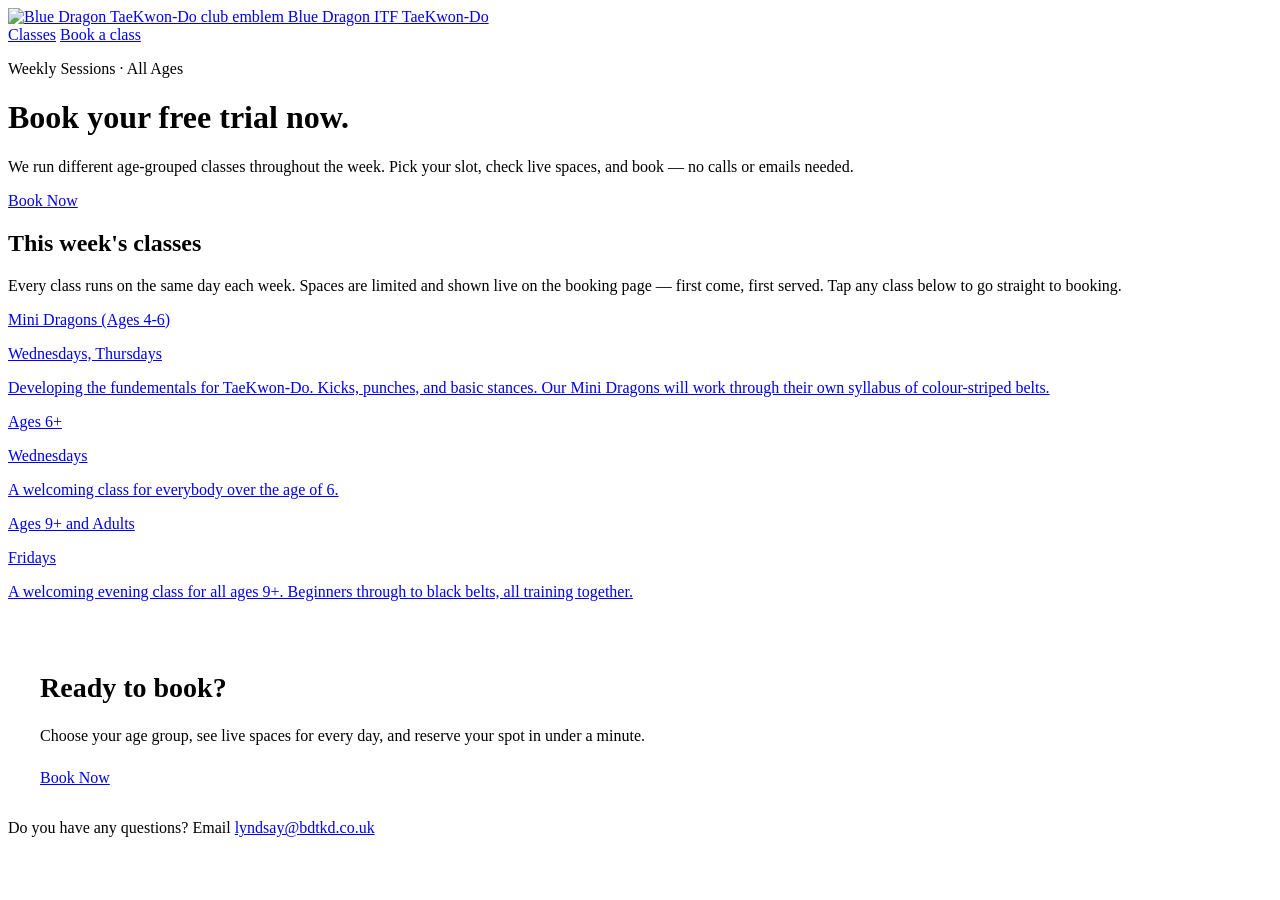
==== index.html @ 53354617 "Add files via upload" ====
<!DOCTYPE html>
<html lang="en">
<head>
<meta charset="UTF-8">
<meta name="viewport" content="width=device-width, initial-scale=1.0">
<title>Blue Dragon TaeKwon-Do — Classes</title>
<link rel="stylesheet" href="css/style.css">
</head>
<body>
<nav class="site-nav">
  <div class="container">
    <a href="index.html" class="brand"><img src="images/BD_Anniversary.jpg" alt="Blue Dragon TaeKwon-Do club emblem"> Blue Dragon ITF TaeKwon-Do</a>
    <div class="nav-links">
      <a href="index.html">Classes</a>
      <a href="booking.html">Book a class</a>
    </div>
  </div>
</nav>
<header class="hero">
  <div class="container">
    <p class="eyebrow">Weekly Sessions · All Ages</p>
    <h1>Book your free trial now.</h1>
    <p>We run different age-grouped classes throughout the week.
       Pick your slot, check live spaces, and book — no calls or emails needed.</p>
    <a href="booking.html" class="btn btn-primary">Book Now</a>
  </div>
</header>
<section class="section container">
  <h2 class="section-title">This week's classes</h2>
  <p class="section-sub">
    Every class runs on the same day each week. Spaces are limited and
    shown live on the booking page — first come, first served. Tap any
    class below to go straight to booking.
  </p>
  <!--
    EDIT ME: this grid is a plain-language summary for visitors.
    It should match whatever is in your live availability spreadsheet,
    but it does not need to be auto-generated — update it by hand
    whenever your class schedule changes.
  -->
  <div class="class-grid">

    <a href="booking.html?age=Mini%20Dragons%20%28Ages%204-6%29" class="class-card">
      <p class="age">Mini Dragons (Ages 4-6)</p>
      <p class="day">Wednesdays, Thursdays</p>
      <p class="desc">Developing the fundementals for TaeKwon-Do. Kicks, punches, and basic stances. Our Mini Dragons will work through their own syllabus of colour-striped belts.</p>
    </a>
     <a href="booking.html?age=Ages%206%2B" class="class-card">
      <p class="age">Ages 6+</p>
      <p class="day">Wednesdays</p>
      <p class="desc">A welcoming class for everybody over the age of 6.</p>
    </a>
    <a href="booking.html?age=Ages%209%2B%20and%20Adults" class="class-card">
      <p class="age">Ages 9+ and Adults</p>
      <p class="day">Fridays</p>
      <p class="desc">A welcoming evening class for all ages 9+. Beginners through to black belts, all training together.</p>
    </a>
  </div>
</section>
<section class="section container" style="padding-top:0;">
  <div class="class-card static" style="border-left:4px solid var(--indigo); padding:32px; cursor:default;">
    <h2 class="section-title" style="font-size:28px;">Ready to book?</h2>
    <p class="section-sub" style="margin-bottom:24px;">
      Choose your age group, see live spaces for every day, and reserve your spot in under a minute.
    </p>
    <a href="booking.html" class="btn btn-primary">Book Now</a>
  </div>
</section>
<footer class="site-footer">
  <div class="container">
    Do you have any questions? Email
    <a href="mailto:lyndsay@bdtkd.co.uk">lyndsay@bdtkd.co.uk</a>
  </div>
</footer>
</body>
</html>
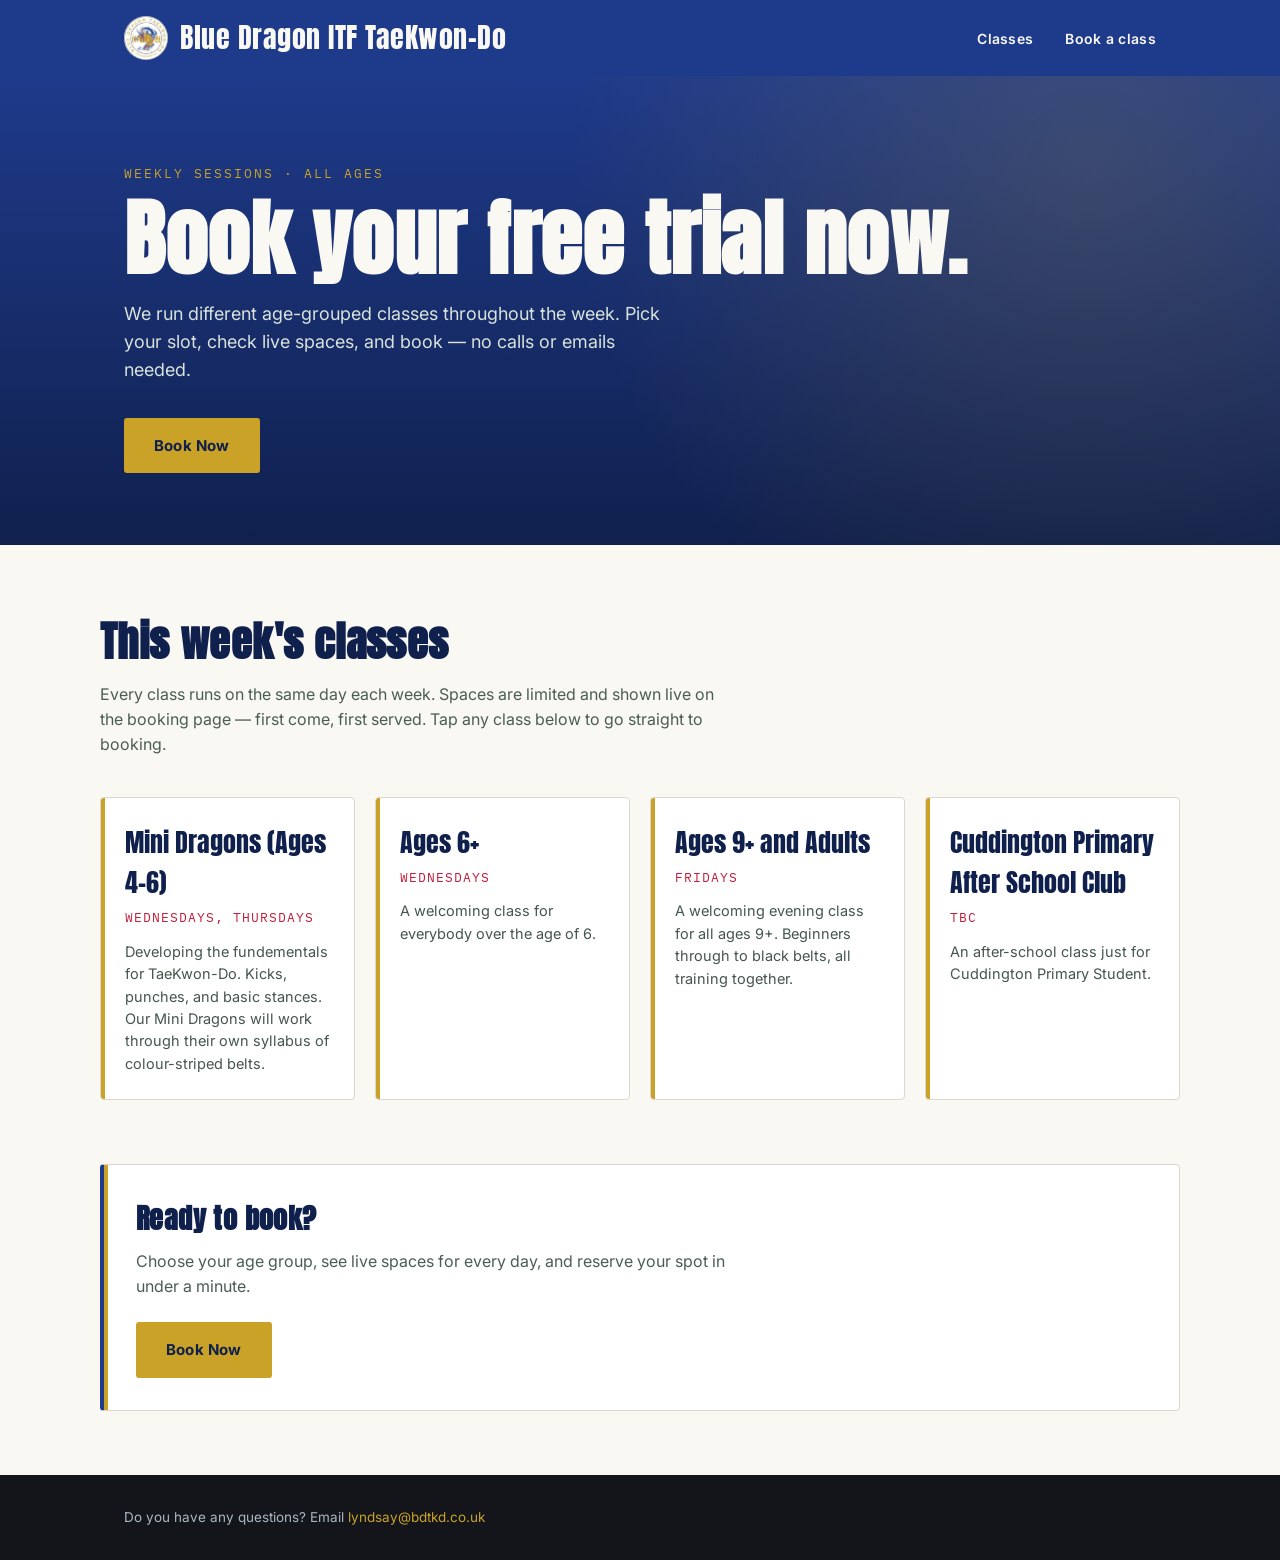
==== commit 3508b07b: "Update index.html" ====
--- a/index.html
+++ b/index.html
@@ -55,6 +55,11 @@
       <p class="day">Fridays</p>
       <p class="desc">A welcoming evening class for all ages 9+. Beginners through to black belts, all training together.</p>
     </a>
+     <a href="booking.html?age=Ages%209%2B%20and%20Adults" class="class-card">
+      <p class="age">Cuddington Primary After School Club</p>
+      <p class="day">TBC</p>
+      <p class="desc">An after-school class just for Cuddington Primary Student.</p>
+    </a>
   </div>
 </section>
 <section class="section container" style="padding-top:0;">
--- a/css/style.css
+++ b/css/style.css
@@ -0,0 +1,558 @@
+/* ===========================================================
+   TOKENS — Blue Dragon ITF TaeKwon-Do
+   Palette (pulled from the club emblem):
+     --indigo:      #1E3A8A  (dragon blue — headers, nav, the "Blue" in Blue Dragon)
+     --indigo-dark: #10204D  (deeper blue for gradients/depth)
+     --chalk:       #FAF8F2  (emblem white/cream — page background)
+     --navy:        #14151A  (emblem black outline — body text)
+     --amber:       #C9A227  (gold fist & lettering — accent, live availability)
+     --red:         #C41E3A  (flame-red accent from the dragon — used sparingly, day labels)
+     --line:        #DAD7CE  (hairline / muted borders)
+   Type:
+     Display — 'Anton' (bold, condensed, high-impact — a shout rather than a jersey number)
+     Body    — 'Inter'
+     Data    — 'IBM Plex Mono' (clean numerals for times/counts)
+   Signature element:
+     The availability count renders as a small "belt stripe" tag —
+     dark tag, gold text, thin coloured underline — a nod to belt-rank
+     stripes rather than a generic pill/badge.
+=========================================================== */
+
+@import url('https://fonts.googleapis.com/css2?family=Anton&family=Inter:wght@400;500;600;700&family=IBM+Plex+Mono:wght@500;600&display=swap');
+
+:root {
+  --indigo: #1E3A8A;
+  --indigo-dark: #10204D;
+  --chalk: #FAF8F2;
+  --navy: #14151A;
+  --amber: #C9A227;
+  --amber-dark: #A5800E;
+  --line: #DAD7CE;
+  --white: #FFFFFF;
+  --red: #C41E3A;
+
+  --font-display: 'Anton', sans-serif;
+  --font-body: 'Inter', sans-serif;
+  --font-data: 'IBM Plex Mono', monospace;
+}
+
+* { box-sizing: border-box; }
+
+html { scroll-behavior: smooth; }
+
+body {
+  margin: 0;
+  background: var(--chalk);
+  color: var(--navy);
+  font-family: var(--font-body);
+  line-height: 1.55;
+}
+
+a { color: inherit; }
+
+img { max-width: 100%; display: block; }
+
+.container {
+  max-width: 1080px;
+  margin: 0 auto;
+  padding: 0 24px;
+}
+
+/* Focus visibility (accessibility floor) */
+a:focus-visible,
+button:focus-visible,
+select:focus-visible,
+input:focus-visible,
+textarea:focus-visible {
+  outline: 3px solid var(--amber);
+  outline-offset: 2px;
+}
+
+@media (prefers-reduced-motion: reduce) {
+  * { animation: none !important; transition: none !important; }
+}
+
+/* ---------- Nav ---------- */
+.site-nav {
+  background: var(--indigo);
+  color: var(--chalk);
+}
+.site-nav .container {
+  display: flex;
+  align-items: center;
+  justify-content: space-between;
+  padding-top: 16px;
+  padding-bottom: 16px;
+}
+.site-nav .brand {
+  display: flex;
+  align-items: center;
+  gap: 12px;
+  font-family: var(--font-display);
+  font-size: 28px;
+  letter-spacing: 0.5px;
+  color: var(--chalk);
+  text-decoration: none;
+}
+.site-nav .brand img {
+  height: 44px;
+  width: 44px;
+  border-radius: 50%;
+  background: var(--chalk);
+  object-fit: cover;
+}
+.site-nav .brand span { color: var(--amber); }
+.site-nav .nav-links a {
+  color: var(--chalk);
+  text-decoration: none;
+  font-weight: 600;
+  font-size: 14px;
+  margin-left: 28px;
+  letter-spacing: 0.3px;
+}
+.site-nav .nav-links a:hover { color: var(--amber); }
+
+/* ---------- Buttons ---------- */
+.btn {
+  display: inline-block;
+  font-family: var(--font-body);
+  font-weight: 700;
+  font-size: 15px;
+  letter-spacing: 0.2px;
+  padding: 14px 28px;
+  border-radius: 3px;
+  border: 2px solid transparent;
+  cursor: pointer;
+  text-decoration: none;
+  transition: transform 0.12s ease, background 0.12s ease;
+}
+.btn:hover { transform: translateY(-1px); }
+.btn-primary {
+  background: var(--amber);
+  color: var(--indigo-dark);
+}
+.btn-primary:hover { background: var(--amber-dark); }
+.btn-outline {
+  background: transparent;
+  border-color: var(--chalk);
+  color: var(--chalk);
+}
+.btn-outline:hover { background: rgba(247,245,240,0.1); }
+
+/* ---------- Hero ---------- */
+.hero {
+  background: var(--indigo);
+  color: var(--chalk);
+  background-image:
+    radial-gradient(circle at 85% 20%, rgba(201,162,39,0.18), transparent 45%),
+    linear-gradient(180deg, var(--indigo) 0%, var(--indigo-dark) 100%);
+  padding: 88px 0 72px;
+}
+.hero .eyebrow {
+  font-family: var(--font-data);
+  font-size: 13px;
+  letter-spacing: 2px;
+  text-transform: uppercase;
+  color: var(--amber);
+  margin: 0 0 14px;
+}
+.hero h1 {
+  font-family: var(--font-display);
+  font-size: clamp(48px, 7vw, 84px);
+  line-height: 0.98;
+  letter-spacing: 0.5px;
+  margin: 0 0 20px;
+}
+.hero p {
+  max-width: 560px;
+  font-size: 18px;
+  color: #D8E2DA;
+  margin: 0 0 34px;
+}
+
+/* ---------- Sections ---------- */
+.section {
+  padding: 64px 0;
+}
+.section-title {
+  font-family: var(--font-display);
+  font-size: clamp(30px, 4vw, 42px);
+  letter-spacing: 0.4px;
+  margin: 0 0 8px;
+  color: var(--indigo-dark);
+}
+.section-sub {
+  color: #4A5D54;
+  margin: 0 0 40px;
+  max-width: 620px;
+}
+
+/* ---------- Class cards (home page) ---------- */
+.class-grid {
+  display: grid;
+  grid-template-columns: repeat(auto-fit, minmax(240px, 1fr));
+  gap: 20px;
+}
+.class-card {
+  display: block;
+  background: var(--white);
+  border: 1px solid var(--line);
+  border-radius: 4px;
+  padding: 24px;
+  position: relative;
+  overflow: hidden;
+  text-decoration: none;
+  color: inherit;
+  cursor: pointer;
+  transition: transform 0.12s ease, box-shadow 0.12s ease, border-color 0.12s ease;
+}
+.class-card:hover {
+  transform: translateY(-2px);
+  box-shadow: 0 6px 16px rgba(23,24,28,0.12);
+  border-color: var(--indigo);
+}
+.class-card,
+.class-card:visited,
+.class-card:hover,
+.class-card:active {
+  text-decoration: none;
+}
+.class-card * {
+  text-decoration: none;
+}
+.class-card.static:hover {
+  transform: none;
+  box-shadow: none;
+  border-color: var(--line);
+}
+.class-card::before {
+  content: "";
+  position: absolute;
+  top: 0; left: 0;
+  width: 4px; height: 100%;
+  background: var(--amber);
+}
+.class-card .age {
+  font-family: var(--font-display);
+  font-size: 26px;
+  color: var(--indigo-dark);
+  margin: 0 0 6px;
+}
+.class-card .day {
+  font-family: var(--font-data);
+  font-size: 13px;
+  text-transform: uppercase;
+  letter-spacing: 1px;
+  color: var(--red);
+  margin: 0 0 12px;
+}
+.class-card p.desc {
+  font-size: 14.5px;
+  color: #45564D;
+  margin: 0;
+}
+
+/* ---------- Footer ---------- */
+.site-footer {
+  background: var(--navy);
+  color: #A9B7C4;
+  padding: 32px 0;
+  font-size: 13.5px;
+}
+.site-footer a { color: var(--amber); text-decoration: none; }
+
+/* ===========================================================
+   BOOKING PAGE
+=========================================================== */
+.booking-toolbar {
+  display: flex;
+  flex-wrap: wrap;
+  align-items: center;
+  gap: 16px;
+  padding: 24px 0;
+  border-bottom: 1px solid var(--line);
+  margin-bottom: 24px;
+}
+.booking-toolbar label {
+  font-weight: 700;
+  font-size: 14px;
+  margin-right: 8px;
+}
+.booking-toolbar select {
+  font-family: var(--font-body);
+  font-size: 15px;
+  padding: 10px 14px;
+  border: 2px solid var(--indigo);
+  border-radius: 3px;
+  background: var(--white);
+  color: var(--navy);
+}
+.status-line {
+  font-family: var(--font-data);
+  font-size: 12.5px;
+  color: #6B7B72;
+  margin-left: auto;
+}
+.status-line.error { color: var(--red); }
+.refresh-btn {
+  background: none;
+  border: 1px solid var(--line);
+  border-radius: 3px;
+  padding: 8px 14px;
+  font-size: 13px;
+  font-weight: 600;
+  cursor: pointer;
+  color: var(--navy);
+}
+.refresh-btn:hover { border-color: var(--indigo); }
+
+/* Weekly calendar grid */
+.calendar-wrap {
+  overflow-x: auto;
+  border: 1px solid var(--line);
+  border-radius: 4px;
+  background: var(--white);
+  margin-bottom: 60px;
+}
+.calendar {
+  display: grid;
+  grid-template-columns: 64px repeat(7, minmax(130px, 1fr));
+  min-width: 980px;
+  position: relative;
+}
+.cal-header {
+  background: var(--indigo);
+  color: var(--chalk);
+  padding: 12px 8px;
+  text-align: center;
+  font-family: var(--font-display);
+  font-size: 18px;
+  letter-spacing: 0.5px;
+  position: sticky;
+  top: 0;
+  z-index: 2;
+}
+.cal-header.time-col-header { background: var(--indigo-dark); }
+
+.time-col {
+  border-right: 1px solid var(--line);
+  position: relative;
+}
+.time-label {
+  position: absolute;
+  right: 8px;
+  transform: translateY(-50%);
+  font-family: var(--font-data);
+  font-size: 11px;
+  color: #8B9A91;
+}
+.day-col {
+  border-right: 1px solid var(--line);
+  position: relative;
+  background-image: repeating-linear-gradient(
+    to bottom,
+    var(--line) 0,
+    var(--line) 1px,
+    transparent 1px,
+    transparent 120px
+  );
+}
+.day-col:last-child { border-right: none; }
+
+.class-block {
+  position: absolute;
+  left: 4px;
+  right: 4px;
+  overflow: hidden;
+  background: #EAF2EC;
+  border: 1px solid var(--indigo);
+  border-left: 4px solid var(--indigo);
+  border-radius: 3px;
+  padding: 6px 8px;
+  cursor: pointer;
+  text-align: left;
+  font-family: var(--font-body);
+  transition: transform 0.1s ease, box-shadow 0.1s ease;
+}
+.class-block:hover {
+  transform: translateY(-1px);
+  box-shadow: 0 4px 10px rgba(16,38,59,0.15);
+}
+.class-block.full {
+  background: #F2E9E4;
+  border-color: var(--red);
+  border-left-color: var(--red);
+  cursor: pointer;
+  opacity: 0.85;
+}
+.class-block.low .cb-avail {
+  border-bottom-color: var(--red);
+  color: #FFD9CE;
+}
+.class-block .cb-age {
+  font-weight: 700;
+  font-size: 13px;
+  color: var(--indigo-dark);
+  margin-bottom: 2px;
+}
+.class-block.full .cb-age { color: var(--red); }
+.class-block .cb-time {
+  font-family: var(--font-data);
+  font-size: 11px;
+  color: #4A5D54;
+  margin-bottom: 4px;
+}
+/* Signature: belt-stripe style availability tag */
+.cb-avail {
+  display: inline-block;
+  font-family: var(--font-data);
+  font-size: 11px;
+  font-weight: 600;
+  background: var(--navy);
+  color: var(--chalk);
+  padding: 2px 6px;
+  border-radius: 2px;
+  border-bottom: 2px solid var(--amber);
+}
+.class-block.full .cb-avail {
+  border-bottom-color: var(--red);
+  color: #FFD9CE;
+}
+
+.empty-note {
+  padding: 40px;
+  text-align: center;
+  color: #6B7B72;
+  font-size: 15px;
+}
+
+/* ---------- Modal ---------- */
+.modal-overlay {
+  position: fixed;
+  inset: 0;
+  background: rgba(16,38,59,0.55);
+  display: none;
+  align-items: center;
+  justify-content: center;
+  padding: 20px;
+  z-index: 50;
+}
+.modal-overlay.open { display: flex; }
+.modal {
+  background: var(--white);
+  border-radius: 6px;
+  max-width: 460px;
+  width: 100%;
+  padding: 32px;
+  position: relative;
+  max-height: 90vh;
+  overflow-y: auto;
+}
+.modal-close {
+  position: absolute;
+  top: 16px; right: 16px;
+  background: none;
+  border: none;
+  font-size: 22px;
+  cursor: pointer;
+  color: #6B7B72;
+  line-height: 1;
+}
+.modal h3 {
+  font-family: var(--font-display);
+  font-size: 26px;
+  margin: 0 0 4px;
+  color: var(--indigo-dark);
+}
+.modal .modal-sub {
+  font-family: var(--font-data);
+  font-size: 12.5px;
+  color: var(--red);
+  margin: 0 0 22px;
+}
+.modal-notice {
+  background: #F2E9E4;
+  border: 1px solid var(--red);
+  border-left: 4px solid var(--red);
+  border-radius: 3px;
+  padding: 10px 14px;
+  font-size: 13.5px;
+  line-height: 1.5;
+  color: var(--indigo-dark);
+  margin: -8px 0 20px;
+}
+.modal-notice strong { color: var(--red); }
+.form-row { margin-bottom: 16px; }
+.form-row label {
+  display: block;
+  font-weight: 600;
+  font-size: 13.5px;
+  margin-bottom: 6px;
+}
+.form-row input,
+.form-row textarea {
+  width: 100%;
+  font-family: var(--font-body);
+  font-size: 15px;
+  padding: 10px 12px;
+  border: 2px solid var(--line);
+  border-radius: 3px;
+  background: var(--chalk);
+}
+.contact-input-row {
+  display: flex;
+  align-items: center;
+  gap: 10px;
+}
+.contact-input-row > input[type="tel"],
+.contact-input-row > input[type="email"] {
+  flex: 1;
+  min-width: 0;
+}
+.preferred-contact-label {
+  display: inline-flex !important;
+  align-items: center;
+  gap: 5px;
+  flex: 0 0 auto;
+  margin: 0 !important;
+  white-space: nowrap;
+  font-size: 12px !important;
+  font-weight: 400 !important;
+  cursor: pointer;
+}
+.preferred-contact-label input[type="checkbox"] {
+  width: auto;
+  margin: 0;
+  accent-color: var(--indigo);
+}
+.form-row input:focus,
+.form-row textarea:focus {
+  border-color: var(--indigo);
+  outline: none;
+}
+.form-row textarea { resize: vertical; min-height: 70px; }
+.dob-row {
+  display: flex;
+  gap: 10px;
+}
+
+.dob-row input {
+  text-align: center;
+}
+
+#dobDay,
+#dobMonth {
+  flex: 0 0 80px;
+}
+
+#dobYear {
+  flex: 1;
+}
+.modal .btn { width: 100%; text-align: center; }
+.form-msg {
+  margin-top: 14px;
+  font-size: 13.5px;
+  font-weight: 600;
+}
+.form-msg.success { color: var(--indigo); }
+.form-msg.error { color: var(--red); }
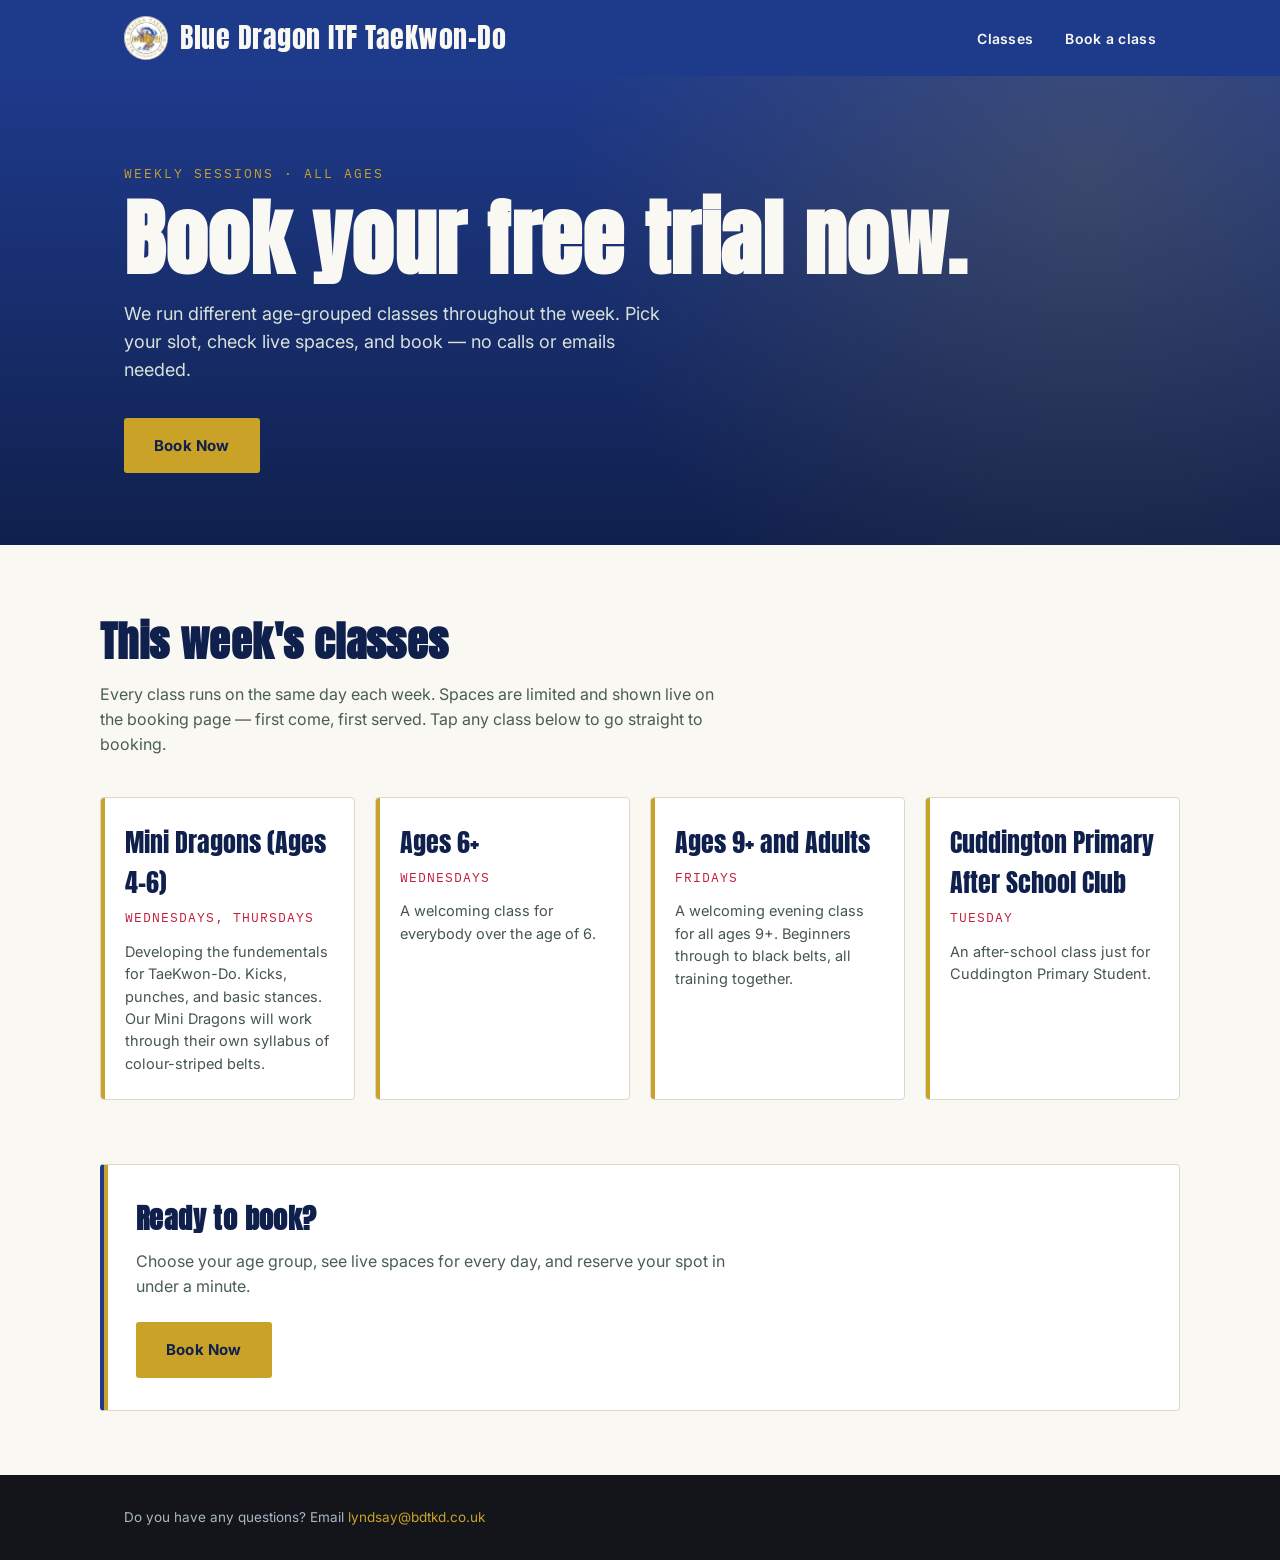
==== commit 6811b8b3: "Change day from 'TBC' to 'Tuesday' in index.html" ====
--- a/index.html
+++ b/index.html
@@ -55,9 +55,9 @@
       <p class="day">Fridays</p>
       <p class="desc">A welcoming evening class for all ages 9+. Beginners through to black belts, all training together.</p>
     </a>
-     <a href="booking.html?age=Ages%209%2B%20and%20Adults" class="class-card">
+     <a href="booking.html?age=Cuddington%20After%20School%20Club" class="class-card">
       <p class="age">Cuddington Primary After School Club</p>
-      <p class="day">TBC</p>
+      <p class="day">Tuesday</p>
       <p class="desc">An after-school class just for Cuddington Primary Student.</p>
     </a>
   </div>
--- a/css/style.css
+++ b/css/style.css
@@ -531,6 +531,12 @@
   outline: none;
 }
 .form-row textarea { resize: vertical; min-height: 70px; }
+.form-row input::placeholder,
+.form-row textarea::placeholder {
+  color: #9AA5A0;
+  opacity: 1;
+}
+.form-row[hidden] { display: none; }
 .dob-row {
   display: flex;
   gap: 10px;
